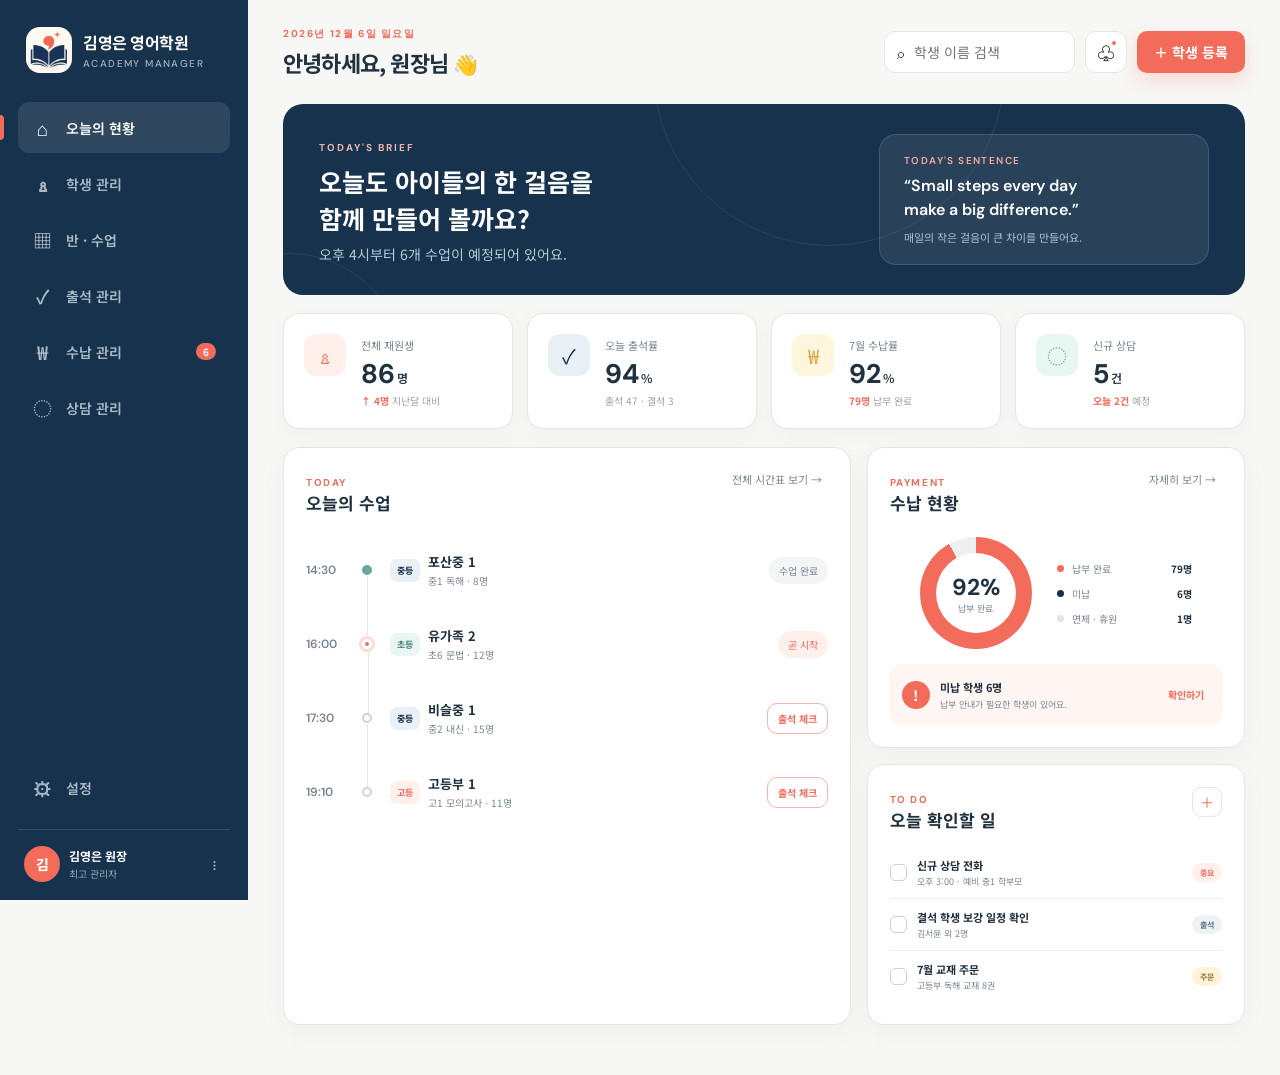
==== index.html @ d4928dc2 "first academy website" ====
<!DOCTYPE html>
<html lang="ko">
<head>
  <meta charset="UTF-8">
  <meta name="viewport" content="width=device-width, initial-scale=1.0">
  <meta name="theme-color" content="#17324d">
  <title>김영은 영어학원 | 학원 관리</title>
  <link rel="stylesheet" href="styles.css">
</head>
<body>
  <div class="app-shell">
    <aside class="sidebar" id="sidebar">
      <div class="brand">
        <img src="assets/academy-logo.png" alt="김영은 영어학원 로고">
        <div><strong>김영은 영어학원</strong><span>Academy Manager</span></div>
      </div>

      <nav class="main-nav" aria-label="주 메뉴">
        <button class="nav-item active" data-view="dashboard"><span>⌂</span>오늘의 현황</button>
        <button class="nav-item" data-view="students"><span>♙</span>학생 관리</button>
        <button class="nav-item" data-view="classes"><span>▦</span>반 · 수업</button>
        <button class="nav-item" data-view="attendance"><span>✓</span>출석 관리</button>
        <button class="nav-item" data-view="payments"><span>₩</span>수납 관리 <b class="nav-badge">6</b></button>
        <button class="nav-item" data-view="consulting"><span>◌</span>상담 관리</button>
      </nav>

      <div class="sidebar-footer">
        <button class="nav-item" data-view="settings"><span>⚙</span>설정</button>
        <div class="profile-mini"><div class="avatar">김</div><div><strong>김영은 원장</strong><span>최고 관리자</span></div><button aria-label="프로필 메뉴">⋮</button></div>
      </div>
    </aside>

    <main class="main-content">
      <header class="topbar">
        <button class="mobile-menu" id="mobileMenu" aria-label="메뉴 열기">☰</button>
        <div>
          <p class="eyebrow" id="todayText"></p>
          <h1 id="pageTitle">안녕하세요, 원장님 <span>👋</span></h1>
        </div>
        <div class="top-actions">
          <label class="global-search"><span>⌕</span><input id="globalSearch" type="search" placeholder="학생 이름 검색"></label>
          <button class="icon-button" aria-label="알림"><span>♧</span><i></i></button>
          <button class="primary-button" data-open-modal><span>＋</span> 학생 등록</button>
        </div>
      </header>

      <section class="view active" id="dashboardView">
        <div class="welcome-strip">
          <div><span class="strip-label">TODAY'S BRIEF</span><h2>오늘도 아이들의 한 걸음을<br>함께 만들어 볼까요?</h2><p>오후 4시부터 6개 수업이 예정되어 있어요.</p></div>
          <div class="quote-card"><span>Today's sentence</span><strong>“Small steps every day<br>make a big difference.”</strong><em>매일의 작은 걸음이 큰 차이를 만들어요.</em></div>
        </div>

        <div class="stats-grid">
          <article class="stat-card coral"><div class="stat-icon">♙</div><div><span>전체 재원생</span><strong id="studentCount">86<small>명</small></strong><p><b>↑ 4명</b> 지난달 대비</p></div></article>
          <article class="stat-card navy"><div class="stat-icon">✓</div><div><span>오늘 출석률</span><strong>94<small>%</small></strong><p>출석 47 · 결석 3</p></div></article>
          <article class="stat-card gold"><div class="stat-icon">₩</div><div><span>7월 수납률</span><strong>92<small>%</small></strong><p><b>79명</b> 납부 완료</p></div></article>
          <article class="stat-card mint"><div class="stat-icon">◌</div><div><span>신규 상담</span><strong>5<small>건</small></strong><p><b>오늘 2건</b> 예정</p></div></article>
        </div>

        <div class="dashboard-grid">
          <article class="panel schedule-panel">
            <div class="panel-head"><div><span class="section-kicker">TODAY</span><h3>오늘의 수업</h3></div><button class="text-button" data-go="classes">전체 시간표 보기 →</button></div>
            <div class="timeline">
              <div class="time-row done"><time>14:30</time><div class="line-dot"></div><div class="class-info"><span class="class-pill middle">중등</span><strong>포산중 1</strong><small>중1 독해 · 8명</small></div><span class="status-chip">수업 완료</span></div>
              <div class="time-row current"><time>16:00</time><div class="line-dot"></div><div class="class-info"><span class="class-pill elementary">초등</span><strong>유가족 2</strong><small>초6 문법 · 12명</small></div><span class="status-chip">곧 시작</span></div>
              <div class="time-row"><time>17:30</time><div class="line-dot"></div><div class="class-info"><span class="class-pill middle">중등</span><strong>비슬중 1</strong><small>중2 내신 · 15명</small></div><button class="attendance-button" data-go="attendance">출석 체크</button></div>
              <div class="time-row"><time>19:10</time><div class="line-dot"></div><div class="class-info"><span class="class-pill high">고등</span><strong>고등부 1</strong><small>고1 모의고사 · 11명</small></div><button class="attendance-button" data-go="attendance">출석 체크</button></div>
            </div>
          </article>

          <article class="panel payment-panel">
            <div class="panel-head"><div><span class="section-kicker">PAYMENT</span><h3>수납 현황</h3></div><button class="text-button" data-go="payments">자세히 보기 →</button></div>
            <div class="donut-wrap"><div class="donut"><div><strong>92%</strong><span>납부 완료</span></div></div><div class="payment-legend"><p><i class="paid"></i><span>납부 완료</span><strong>79명</strong></p><p><i class="unpaid"></i><span>미납</span><strong>6명</strong></p><p><i class="exempt"></i><span>면제 · 휴원</span><strong>1명</strong></p></div></div>
            <div class="payment-alert"><span>!</span><div><strong>미납 학생 6명</strong><p>납부 안내가 필요한 학생이 있어요.</p></div><button data-go="payments">확인하기</button></div>
          </article>

          <article class="panel notice-panel">
            <div class="panel-head"><div><span class="section-kicker">TO DO</span><h3>오늘 확인할 일</h3></div><button class="round-add" id="addTodo" aria-label="할 일 추가">＋</button></div>
            <ul id="todoList">
              <li><button class="todo-check" aria-label="완료 표시"></button><div><strong>신규 상담 전화</strong><span>오후 3:00 · 예비 중1 학부모</span></div><b class="priority high">중요</b></li>
              <li><button class="todo-check" aria-label="완료 표시"></button><div><strong>결석 학생 보강 일정 확인</strong><span>김서윤 외 2명</span></div><b class="priority">출석</b></li>
              <li><button class="todo-check" aria-label="완료 표시"></button><div><strong>7월 교재 주문</strong><span>고등부 독해 교재 8권</span></div><b class="priority order">주문</b></li>
            </ul>
          </article>
        </div>
      </section>

      <section class="view" id="studentsView">
        <div class="page-heading"><div><span class="section-kicker">STUDENTS</span><h2>학생 관리</h2><p>학생의 기본 정보와 수강·출결·수납 내역을 한곳에서 관리하세요.</p></div><button class="primary-button" data-open-modal>＋ 학생 등록</button></div>
        <div class="filter-bar"><label class="table-search"><span>⌕</span><input id="studentSearch" placeholder="이름, 학교, 반 검색"></label><select id="gradeFilter"><option value="">전체 학년</option><option>초등</option><option>중등</option><option>고등</option></select><select id="statusFilter"><option value="">전체 상태</option><option>재원</option><option>휴원</option></select><button class="outline-button" id="exportBtn">↓ 엑셀용 CSV 저장</button></div>
        <div class="table-card"><table><thead><tr><th>학생</th><th>학교 · 학년</th><th>수강 반</th><th>학부모 연락처</th><th>이번 달 수납</th><th>상태</th><th></th></tr></thead><tbody id="studentTable"></tbody></table><div class="table-foot"><span id="tableSummary"></span><div><button disabled>‹</button><button class="active">1</button><button>2</button><button>3</button><button>›</button></div></div></div>
      </section>

      <section class="view" id="classesView">
        <div class="page-heading"><div><span class="section-kicker">CLASSES</span><h2>반 · 수업 관리</h2><p>반별 시간표와 정원, 학생 구성을 확인하세요.</p></div><button class="primary-button" id="newClassBtn">＋ 새 반 만들기</button></div>
        <div class="class-grid" id="classGrid"></div>
      </section>

      <section class="view" id="attendanceView">
        <div class="page-heading"><div><span class="section-kicker">ATTENDANCE</span><h2>출석 관리</h2><p>오늘 수업의 출석 상태를 빠르게 체크하세요.</p></div><div class="date-chip">📅 2026년 7월 5일</div></div>
        <div class="attendance-layout"><aside class="class-selector"><h3>오늘 수업</h3><button class="selected"><time>16:00</time><span><b>유가족 2</b><small>12명 · 초6 문법</small></span></button><button><time>17:30</time><span><b>비슬중 1</b><small>15명 · 중2 내신</small></span></button><button><time>19:10</time><span><b>고등부 1</b><small>11명 · 모의고사</small></span></button></aside><article class="panel roll-call"><div class="panel-head"><div><span class="section-kicker">16:00 CLASS</span><h3>유가족 2 출석부</h3></div><button class="outline-button" id="allPresent">모두 출석</button></div><div class="roll-list" id="rollList"></div></article></div>
      </section>

      <section class="view" id="paymentsView">
        <div class="page-heading"><div><span class="section-kicker">PAYMENTS</span><h2>7월 수납 관리</h2><p>가족 합산 결제와 할인 내역까지 놓치지 않고 관리하세요.</p></div><button class="primary-button" id="addPayment">＋ 납부 등록</button></div>
        <div class="mini-stats"><div><span>청구 금액</span><strong id="billedAmount">22,080,000원</strong></div><div><span>수납 완료</span><strong id="paidAmount">20,313,600원</strong></div><div class="warning"><span>미수금</span><strong id="unpaidAmount">1,766,400원</strong></div></div>
        <div class="table-card"><table><thead><tr><th>학생</th><th>수강 반</th><th>청구 금액</th><th>결제자 · 메모</th><th>납부일</th><th>상태</th><th></th></tr></thead><tbody id="paymentTable"></tbody></table></div>
      </section>

      <section class="view" id="consultingView">
        <div class="page-heading"><div><span class="section-kicker">CONSULTING</span><h2>상담 관리</h2><p>신규 문의부터 등록까지의 진행 상황을 관리하세요.</p></div><button class="primary-button" id="newConsult">＋ 신규 상담</button></div>
        <div class="pipeline"><div><h3>신규 문의 <span>3</span></h3><article><b>예비 중1 · 포산중</b><p>문법 기초반 문의</p><small>오늘 15:00 전화 예정</small></article><article><b>초등 5학년</b><p>친구 소개 · 레벨테스트 희망</p><small>어제 접수</small></article></div><div><h3>상담 진행 <span>2</span></h3><article><b>중등 2학년 · 비슬중</b><p>내신 대비반 안내 완료</p><small>7월 7일 레벨테스트</small></article></div><div><h3>등록 예정 <span>2</span></h3><article><b>고등 1학년</b><p>고등부 1 배정</p><small>7월 8일 첫 수업</small></article></div></div>
      </section>

      <section class="view" id="settingsView">
        <div class="page-heading"><div><span class="section-kicker">SETTINGS</span><h2>학원 설정</h2><p>학원 기본 정보와 알림 방식을 설정하세요.</p></div></div>
        <div class="settings-card"><h3>기본 정보</h3><label>학원명<input value="김영은 영어학원"></label><label>원장명<input value="김영은"></label><label>대표 연락처<input placeholder="전화번호를 입력하세요"></label><button class="primary-button" id="saveSettings">변경사항 저장</button></div>
      </section>
    </main>
  </div>

  <div class="modal-backdrop" id="studentModal" aria-hidden="true">
    <form class="modal" id="studentForm">
      <div class="modal-head"><div><span class="section-kicker" id="studentModalKicker">NEW STUDENT</span><h2 id="studentModalTitle">학생 등록</h2></div><button type="button" class="close-modal" aria-label="닫기">×</button></div>
      <div class="form-grid"><label>학생명<input name="name" required placeholder="학생 이름"></label><label>학교<input name="school" required placeholder="학교명"></label><label>학년<select name="grade"><option>초등</option><option>중등</option><option>고등</option></select></label><label>수강 반<select name="className"><option>유가족 2</option><option>포산중 1</option><option>비슬중 1</option><option>고등부 1</option></select></label><label>학생 연락처<input name="phone" placeholder="010-0000-0000"></label><label>학부모 연락처<input name="parentPhone" required placeholder="010-0000-0000"></label><label class="full">특이사항<textarea name="memo" placeholder="형제 할인, 상담 내용 등을 입력하세요"></textarea></label></div>
      <div class="modal-actions"><button type="button" class="outline-button close-modal">취소</button><button class="primary-button" id="studentSubmitBtn" type="submit">학생 등록하기</button></div>
    </form>
  </div>
  <div class="modal-backdrop" id="classModal" aria-hidden="true">
    <form class="modal compact-modal" id="classForm">
      <div class="modal-head"><div><span class="section-kicker" id="classModalKicker">NEW CLASS</span><h2 id="classModalTitle">새 반 만들기</h2></div><button type="button" class="close-class-modal" aria-label="닫기">×</button></div>
      <div class="form-grid">
        <label>반 이름<input name="name" required placeholder="예: 포산중 2"></label><label>대상 학년<input name="level" required placeholder="예: 중등 2학년"></label>
        <label>수업 과목<input name="subject" required placeholder="예: 내신 · 문법"></label><label>수업 일정<input name="schedule" required placeholder="예: 화·목 18:00"></label>
        <label>현재 인원<input name="count" type="number" min="0" value="0" required></label><label>정원<input name="max" type="number" min="1" value="12" required></label>
      </div>
      <div class="modal-actions"><button type="button" class="outline-button close-class-modal">취소</button><button class="primary-button" id="classSubmitBtn" type="submit">반 만들기</button></div>
    </form>
  </div>
  <div class="modal-backdrop" id="paymentModal" aria-hidden="true">
    <form class="modal compact-modal" id="paymentForm">
      <div class="modal-head"><div><span class="section-kicker" id="paymentModalKicker">NEW PAYMENT</span><h2 id="paymentModalTitle">납부 등록</h2></div><button type="button" class="close-payment-modal" aria-label="닫기">×</button></div>
      <div class="form-grid">
        <label>학생<select name="studentName" required></select></label><label>납부 상태<select name="status"><option value="납부">납부 완료</option><option value="미납">미납</option><option value="일부납">일부 납부</option><option value="면제">면제</option></select></label>
        <label>청구 금액<input name="amount" type="number" min="0" step="1000" required placeholder="270000"></label><label>납부일<input name="date" type="date"></label>
        <label>결제자<input name="payer" placeholder="예: 어머니, 아버지"></label><label>결제 수단<select name="method"><option>카드</option><option>계좌이체</option><option>현금</option><option>기타</option></select></label>
        <label class="full">메모<textarea name="memo" placeholder="형제 합산, 할인 사유 등을 입력하세요"></textarea></label>
      </div>
      <div class="modal-actions"><button type="button" class="outline-button close-payment-modal">취소</button><button class="primary-button" id="paymentSubmitBtn" type="submit">납부 등록하기</button></div>
    </form>
  </div>
  <div class="toast" id="toast" role="status"></div>
  <script src="app.js"></script>
</body>
</html>
---- styles.css ----
@import url('https://fonts.googleapis.com/css2?family=DM+Sans:wght@500;600;700&family=Noto+Sans+KR:wght@400;500;600;700;800&display=swap');

:root{--navy:#17324d;--navy-2:#244762;--coral:#f26b5b;--coral-soft:#fff0ec;--ivory:#fffaf4;--cream:#f7f4ef;--ink:#20313f;--muted:#788691;--line:#e7e6e2;--white:#fff;--mint:#68a89c;--gold:#d9a545;--shadow:0 14px 40px rgba(30,48,62,.08)}
*{box-sizing:border-box}body{margin:0;background:#f7f7f5;color:var(--ink);font-family:"Noto Sans KR",sans-serif;font-size:14px}button,input,select,textarea{font:inherit}button{cursor:pointer}.app-shell{min-height:100vh}.sidebar{position:fixed;inset:0 auto 0 0;width:248px;background:var(--navy);color:#fff;padding:27px 18px 18px;display:flex;flex-direction:column;z-index:30}.brand{display:flex;align-items:center;gap:11px;padding:0 8px 29px}.brand img{width:46px;height:46px;object-fit:cover;border-radius:14px;background:var(--ivory)}.brand strong{display:block;font-size:16px;letter-spacing:-.5px}.brand span{display:block;margin-top:3px;color:#9eb1bf;font:500 10px "DM Sans";letter-spacing:1.4px;text-transform:uppercase}.main-nav{display:flex;flex-direction:column;gap:5px}.nav-item{position:relative;width:100%;border:0;background:transparent;color:#aabac5;display:flex;align-items:center;gap:13px;padding:12px 14px;border-radius:11px;text-align:left;font-weight:600}.nav-item>span{width:21px;font-size:19px;text-align:center}.nav-item:hover,.nav-item.active{background:rgba(255,255,255,.1);color:#fff}.nav-item.active:before{content:"";position:absolute;left:-18px;width:4px;height:25px;background:var(--coral);border-radius:0 4px 4px 0}.nav-badge{margin-left:auto;background:var(--coral);color:#fff;border-radius:15px;padding:1px 7px;font-size:10px}.sidebar-footer{margin-top:auto}.profile-mini{margin-top:16px;padding:16px 6px 0;border-top:1px solid rgba(255,255,255,.12);display:flex;align-items:center;gap:9px}.avatar{width:36px;height:36px;display:grid;place-items:center;border-radius:50%;background:var(--coral);font-weight:800}.profile-mini strong,.profile-mini span{display:block}.profile-mini strong{font-size:12px}.profile-mini span{font-size:10px;color:#94a9b6;margin-top:2px}.profile-mini button{margin-left:auto;border:0;background:transparent;color:#aabac5}.main-content{margin-left:248px;min-height:100vh;padding:0 35px 50px}.topbar{height:104px;display:flex;align-items:center;justify-content:space-between;gap:25px}.eyebrow,.section-kicker{margin:0 0 5px;color:var(--coral);font:700 10px "DM Sans";letter-spacing:1.6px}.topbar h1{font-size:22px;margin:0;letter-spacing:-.8px}.topbar h1 span{font-size:20px}.top-actions{display:flex;align-items:center;gap:10px}.global-search,.table-search{display:flex;align-items:center;gap:8px;background:#fff;border:1px solid var(--line);border-radius:11px;padding:0 12px;height:42px}.global-search input,.table-search input{width:150px;border:0;outline:0;background:transparent;color:var(--ink)}.icon-button{position:relative;width:42px;height:42px;border:1px solid var(--line);background:#fff;border-radius:11px;font-size:18px}.icon-button i{position:absolute;right:9px;top:8px;width:6px;height:6px;background:var(--coral);border-radius:50%;border:1px solid #fff}.primary-button,.outline-button,.attendance-button{height:42px;border-radius:10px;border:0;padding:0 17px;font-weight:700}.primary-button{background:var(--coral);color:#fff;box-shadow:0 8px 18px rgba(242,107,91,.2)}.primary-button:hover{background:#dd594b}.outline-button,.attendance-button{background:#fff;color:var(--navy);border:1px solid #dce1e4}.mobile-menu{display:none}.view{display:none}.view.active{display:block;animation:fade .25s ease}@keyframes fade{from{opacity:0;transform:translateY(4px)}}.welcome-strip{min-height:180px;border-radius:20px;background:var(--navy);padding:30px 36px;color:#fff;display:flex;align-items:center;justify-content:space-between;position:relative;overflow:hidden}.welcome-strip:before,.welcome-strip:after{content:"";position:absolute;border:1px solid rgba(255,255,255,.08);border-radius:50%}.welcome-strip:before{width:350px;height:350px;right:25%;top:-210px}.welcome-strip:after{width:230px;height:230px;left:-110px;bottom:-190px}.strip-label{color:#efb4ab;font:700 10px "DM Sans";letter-spacing:2px}.welcome-strip h2{font-size:25px;line-height:1.45;margin:8px 0}.welcome-strip p{color:#b8c7d0;margin:0}.quote-card{width:330px;background:rgba(255,255,255,.08);border:1px solid rgba(255,255,255,.12);border-radius:17px;padding:19px 24px;position:relative}.quote-card span,.quote-card strong,.quote-card em{display:block}.quote-card span{color:#f6aa9e;font:600 10px "DM Sans";text-transform:uppercase;letter-spacing:1.4px}.quote-card strong{font:600 16px/1.5 "DM Sans";margin:7px 0}.quote-card em{font-size:11px;color:#adc0cb;font-style:normal}.stats-grid{display:grid;grid-template-columns:repeat(4,1fr);gap:14px;margin:18px 0}.stat-card{background:#fff;border:1px solid var(--line);border-radius:16px;padding:20px;display:flex;gap:15px;align-items:flex-start;box-shadow:0 5px 20px rgba(30,48,62,.03)}.stat-icon{width:42px;height:42px;flex:0 0 42px;border-radius:12px;display:grid;place-items:center;font-size:20px}.stat-card.coral .stat-icon{background:var(--coral-soft);color:var(--coral)}.stat-card.navy .stat-icon{background:#e9f0f5;color:var(--navy)}.stat-card.gold .stat-icon{background:#fff6dd;color:var(--gold)}.stat-card.mint .stat-icon{background:#e9f7f2;color:var(--mint)}.stat-card span{color:var(--muted);font-size:11px}.stat-card strong{display:block;font:700 27px "DM Sans";color:var(--ink);margin:2px 0}.stat-card strong small{font:600 12px "Noto Sans KR";margin-left:2px}.stat-card p{font-size:10px;color:#9aa3aa;margin:0}.stat-card p b{color:var(--coral)}.dashboard-grid{display:grid;grid-template-columns:1.35fr .9fr;gap:16px}.panel{background:#fff;border:1px solid var(--line);border-radius:17px;padding:22px;box-shadow:0 8px 28px rgba(30,48,62,.035)}.schedule-panel{grid-row:span 2}.panel-head{display:flex;align-items:flex-start;justify-content:space-between;margin-bottom:15px}.panel-head h3{font-size:17px;margin:0}.text-button{border:0;background:transparent;color:var(--muted);font-size:11px}.timeline{padding-top:3px}.time-row{display:grid;grid-template-columns:48px 20px 1fr auto;gap:8px;min-height:74px;align-items:center}.time-row time{font:600 12px "DM Sans";color:var(--muted)}.line-dot{position:relative;width:10px;height:10px;border:2px solid #cdd5da;border-radius:50%}.line-dot:after{content:"";position:absolute;width:1px;height:64px;background:#e4e8ea;left:2.5px;top:9px}.time-row:last-child .line-dot:after{display:none}.time-row.done .line-dot{border-color:var(--mint);background:var(--mint)}.time-row.current .line-dot{border:3px solid #fff;background:var(--coral);box-shadow:0 0 0 3px #ffdcd6}.class-info{display:grid;grid-template-columns:auto 1fr;align-items:center;column-gap:8px}.class-info strong{font-size:13px}.class-info small{grid-column:2;color:var(--muted);font-size:10px;margin-top:2px}.class-pill{grid-row:span 2;border-radius:7px;padding:5px 7px;font-size:9px;font-weight:700}.class-pill.middle{background:#eaf1f6;color:var(--navy)}.class-pill.elementary{background:#e9f7f2;color:#478578}.class-pill.high{background:#fff0ec;color:var(--coral)}.status-chip{font-size:10px;color:var(--muted);background:#f4f5f5;border-radius:20px;padding:6px 10px}.current .status-chip{color:var(--coral);background:var(--coral-soft)}.attendance-button{height:31px;border-color:#f4b5ac;color:var(--coral);font-size:10px;padding:0 10px}.donut-wrap{display:flex;align-items:center;justify-content:center;gap:25px;padding:7px 0 15px}.donut{width:112px;height:112px;border-radius:50%;display:grid;place-items:center;background:conic-gradient(var(--coral) 0 92%,#edf0f1 92%)}.donut:before{content:"";position:absolute;width:80px;height:80px;background:#fff;border-radius:50%}.donut div{z-index:1;text-align:center}.donut strong,.donut span{display:block}.donut strong{font:700 23px "DM Sans"}.donut span{font-size:9px;color:var(--muted)}.payment-legend{min-width:135px}.payment-legend p{display:flex;align-items:center;gap:8px;margin:10px 0;font-size:10px}.payment-legend i{width:7px;height:7px;border-radius:50%}.payment-legend i.paid{background:var(--coral)}.payment-legend i.unpaid{background:var(--navy)}.payment-legend i.exempt{background:#dfe4e7}.payment-legend span{color:var(--muted)}.payment-legend strong{margin-left:auto}.payment-alert{background:#fff6f3;border-radius:12px;padding:12px;display:flex;align-items:center;gap:10px}.payment-alert>span{width:28px;height:28px;border-radius:50%;display:grid;place-items:center;background:var(--coral);color:#fff;font-weight:800}.payment-alert strong{font-size:11px}.payment-alert p{font-size:9px;color:var(--muted);margin:2px 0}.payment-alert button{margin-left:auto;border:0;background:transparent;color:var(--coral);font-size:10px;font-weight:700}.round-add{border:1px solid var(--line);background:#fff;width:30px;height:30px;border-radius:9px;color:var(--coral)}.notice-panel ul{list-style:none;padding:0;margin:0}.notice-panel li{display:flex;align-items:center;gap:10px;padding:10px 0;border-top:1px solid #f0efec}.notice-panel li:first-child{border:0}.todo-check{width:17px;height:17px;flex:0 0 17px;border-radius:5px;border:1px solid #cbd2d6;background:#fff}.todo-check.checked{background:var(--mint);border-color:var(--mint)}.todo-check.checked:after{content:"✓";color:#fff;font-size:10px}.notice-panel li div strong,.notice-panel li div span{display:block}.notice-panel li div strong{font-size:11px}.notice-panel li div span{font-size:9px;color:var(--muted);margin-top:2px}.priority{margin-left:auto;border-radius:15px;background:#eef2f5;color:#617788;padding:4px 8px;font-size:8px}.priority.high{color:var(--coral);background:var(--coral-soft)}.priority.order{color:#9c782f;background:#fff4d9}.page-heading{display:flex;align-items:flex-end;justify-content:space-between;margin:13px 0 25px}.page-heading h2{font-size:27px;margin:3px 0;letter-spacing:-1px}.page-heading p{color:var(--muted);margin:0}.filter-bar{display:flex;gap:10px;margin-bottom:13px}.table-search{min-width:270px}.table-search input{width:100%}.filter-bar select{border:1px solid var(--line);border-radius:10px;background:#fff;padding:0 34px 0 12px;color:var(--ink)}.filter-bar .outline-button{margin-left:auto}.table-card{background:#fff;border:1px solid var(--line);border-radius:16px;overflow:hidden}table{border-collapse:collapse;width:100%}th{text-align:left;background:#fafaf8;color:#84909a;font-size:10px;padding:13px 18px;border-bottom:1px solid var(--line)}td{padding:14px 18px;border-bottom:1px solid #f0efec;font-size:12px}td strong,td small{display:block}td small{color:var(--muted);margin-top:3px}.student-cell{display:flex;align-items:center;gap:10px}.student-avatar{width:34px;height:34px;border-radius:10px;display:grid;place-items:center;background:#edf2f5;color:var(--navy);font-weight:800}.badge{display:inline-flex;border-radius:20px;padding:5px 9px;font-size:9px;font-weight:700}.badge.paid{background:#e9f7f2;color:#478578}.badge.unpaid{background:var(--coral-soft);color:var(--coral)}.badge.active{background:#edf2f5;color:var(--navy)}.badge.paused{background:#f2f0ec;color:#8b8275}.row-menu{border:0;background:transparent;color:var(--muted);font-size:18px}.table-foot{display:flex;justify-content:space-between;align-items:center;padding:12px 18px;color:var(--muted);font-size:10px}.table-foot button{width:29px;height:29px;border:1px solid var(--line);background:#fff;color:var(--muted)}.table-foot button.active{background:var(--navy);color:#fff}.class-grid{display:grid;grid-template-columns:repeat(3,1fr);gap:16px}.class-card{background:#fff;border:1px solid var(--line);border-radius:16px;padding:20px}.class-card-head{display:flex;justify-content:space-between}.class-card .level{font-size:9px;font-weight:700;border-radius:15px;padding:4px 8px;background:#edf2f5;color:var(--navy)}.class-card h3{font-size:18px;margin:12px 0 3px}.class-card>p{color:var(--muted);font-size:11px;margin:0}.class-meta{display:flex;gap:7px;margin:18px 0}.class-meta span{background:#f7f7f5;border-radius:8px;padding:7px;font-size:10px}.capacity{display:flex;justify-content:space-between;font-size:10px}.capacity-bar{height:6px;background:#edf0f1;border-radius:5px;margin-top:7px;overflow:hidden}.capacity-bar i{display:block;height:100%;background:var(--coral);border-radius:5px}.student-faces{display:flex;align-items:center;margin-top:16px}.student-faces i{width:28px;height:28px;border:2px solid #fff;border-radius:50%;display:grid;place-items:center;background:#e7eff3;color:var(--navy);font-style:normal;font-size:9px;margin-right:-6px}.student-faces span{margin-left:12px;color:var(--muted);font-size:10px}.date-chip{background:#fff;border:1px solid var(--line);border-radius:10px;padding:11px 15px}.attendance-layout{display:grid;grid-template-columns:260px 1fr;gap:16px}.class-selector{background:#fff;border:1px solid var(--line);border-radius:16px;padding:17px;height:max-content}.class-selector h3{margin:2px 5px 13px}.class-selector button{width:100%;display:flex;align-items:center;gap:12px;text-align:left;border:0;border-radius:10px;background:transparent;padding:12px}.class-selector button.selected{background:var(--coral-soft)}.class-selector time{color:var(--coral);font:700 11px "DM Sans"}.class-selector b,.class-selector small{display:block}.class-selector small{color:var(--muted);margin-top:3px}.roll-list{display:grid;grid-template-columns:1fr 1fr;gap:8px}.roll-student{display:flex;align-items:center;gap:10px;border:1px solid #ececea;border-radius:11px;padding:10px}.roll-student strong{font-size:11px}.attendance-options{margin-left:auto;display:flex;gap:3px}.attendance-options button{border:0;border-radius:7px;background:#f2f3f3;color:#89959d;padding:6px 7px;font-size:9px}.attendance-options button.active.present{background:#e4f5ee;color:#438270}.attendance-options button.active.late{background:#fff2d7;color:#987025}.attendance-options button.active.absent{background:var(--coral-soft);color:var(--coral)}.mini-stats{display:grid;grid-template-columns:repeat(3,1fr);gap:14px;margin-bottom:15px}.mini-stats>div{background:#fff;border:1px solid var(--line);border-radius:14px;padding:18px}.mini-stats span,.mini-stats strong{display:block}.mini-stats span{font-size:10px;color:var(--muted)}.mini-stats strong{font:700 20px "DM Sans";margin-top:5px}.mini-stats .warning strong{color:var(--coral)}.pipeline{display:grid;grid-template-columns:repeat(3,1fr);gap:15px}.pipeline>div{background:#efefec;border-radius:16px;padding:15px;min-height:370px}.pipeline h3{font-size:13px;margin:3px}.pipeline h3 span{float:right;background:#fff;padding:2px 8px;border-radius:12px}.pipeline article{background:#fff;border:1px solid var(--line);border-radius:12px;padding:15px;margin-top:12px}.pipeline article p{color:var(--muted);font-size:11px}.pipeline article small{color:var(--coral)}.settings-card{max-width:620px;background:#fff;border:1px solid var(--line);border-radius:16px;padding:25px}.settings-card label{display:block;margin:15px 0;color:var(--muted);font-size:11px}.settings-card input{display:block;width:100%;height:43px;border:1px solid var(--line);border-radius:9px;margin-top:6px;padding:0 12px;color:var(--ink)}.modal-backdrop{position:fixed;inset:0;background:rgba(13,32,47,.55);z-index:50;display:none;align-items:center;justify-content:center;padding:20px}.modal-backdrop.open{display:flex}.modal{width:min(620px,100%);max-height:90vh;overflow:auto;background:#fff;border-radius:20px;padding:25px;box-shadow:var(--shadow)}.modal-head{display:flex;justify-content:space-between;align-items:flex-start}.modal-head h2{margin:0}.close-modal{border:0;background:#f2f3f3;width:34px;height:34px;border-radius:9px;font-size:20px}.form-grid{display:grid;grid-template-columns:1fr 1fr;gap:15px;margin-top:24px}.form-grid label{font-size:11px;color:var(--muted)}.form-grid input,.form-grid select,.form-grid textarea{display:block;width:100%;border:1px solid var(--line);border-radius:9px;margin-top:6px;padding:10px;outline:0}.form-grid textarea{min-height:80px;resize:vertical}.form-grid .full{grid-column:1/-1}.modal-actions{display:flex;justify-content:flex-end;gap:8px;margin-top:20px}.toast{position:fixed;right:25px;bottom:25px;background:var(--navy);color:#fff;border-radius:11px;padding:13px 18px;box-shadow:var(--shadow);z-index:70;transform:translateY(20px);opacity:0;pointer-events:none;transition:.25s}.toast.show{transform:none;opacity:1}
@media(max-width:1100px){.stats-grid{grid-template-columns:1fr 1fr}.class-grid{grid-template-columns:1fr 1fr}.global-search{display:none}.dashboard-grid{grid-template-columns:1fr}.schedule-panel{grid-row:auto}}
@media(max-width:760px){.sidebar{transform:translateX(-100%);transition:.25s}.sidebar.open{transform:none;box-shadow:30px 0 60px rgba(0,0,0,.18)}.main-content{margin-left:0;padding:0 16px 35px}.mobile-menu{display:block;border:0;background:#fff;border-radius:10px;width:40px;height:40px}.topbar{height:85px}.topbar .eyebrow{display:none}.topbar h1{font-size:17px}.top-actions .icon-button{display:none}.primary-button{padding:0 12px}.welcome-strip{padding:25px;display:block}.quote-card{display:none}.stats-grid{grid-template-columns:1fr 1fr}.stat-card{padding:14px;gap:9px}.stat-icon{width:35px;height:35px;flex-basis:35px}.stat-card strong{font-size:21px}.dashboard-grid{display:block}.panel{margin-bottom:13px}.page-heading{align-items:flex-start}.page-heading p{font-size:11px}.filter-bar{flex-wrap:wrap}.table-search{width:100%;min-width:0}.filter-bar select{height:40px}.filter-bar .outline-button{margin-left:0}table{min-width:760px}.table-card{overflow:auto}.class-grid,.pipeline{grid-template-columns:1fr}.attendance-layout{grid-template-columns:1fr}.class-selector{display:flex;overflow:auto;gap:7px}.class-selector h3{display:none}.class-selector button{min-width:190px}.roll-list{grid-template-columns:1fr}.mini-stats{grid-template-columns:1fr}.form-grid{grid-template-columns:1fr}.form-grid .full{grid-column:auto}.welcome-strip h2{font-size:21px}.time-row{grid-template-columns:42px 17px 1fr auto}.top-actions .primary-button{font-size:0}.top-actions .primary-button span{font-size:18px}.page-heading .primary-button{font-size:12px}}
@media(max-width:430px){.stats-grid{grid-template-columns:1fr}.page-heading h2{font-size:23px}.topbar{gap:10px}.topbar h1 span{display:none}}
.edit-button{height:30px;border:1px solid #dce1e4;border-radius:8px;background:#fff;color:var(--navy);padding:0 11px;font-size:10px;font-weight:700}.edit-button:hover{border-color:var(--coral);color:var(--coral);background:var(--coral-soft)}.class-card-head{align-items:center}.compact-modal{width:min(560px,100%)}.form-grid input:disabled,.form-grid select:disabled{background:#f2f3f3;color:#89959d}.badge.partial{background:#fff2d7;color:#987025}.badge.exempt{background:#f2f0ec;color:#7e766d}
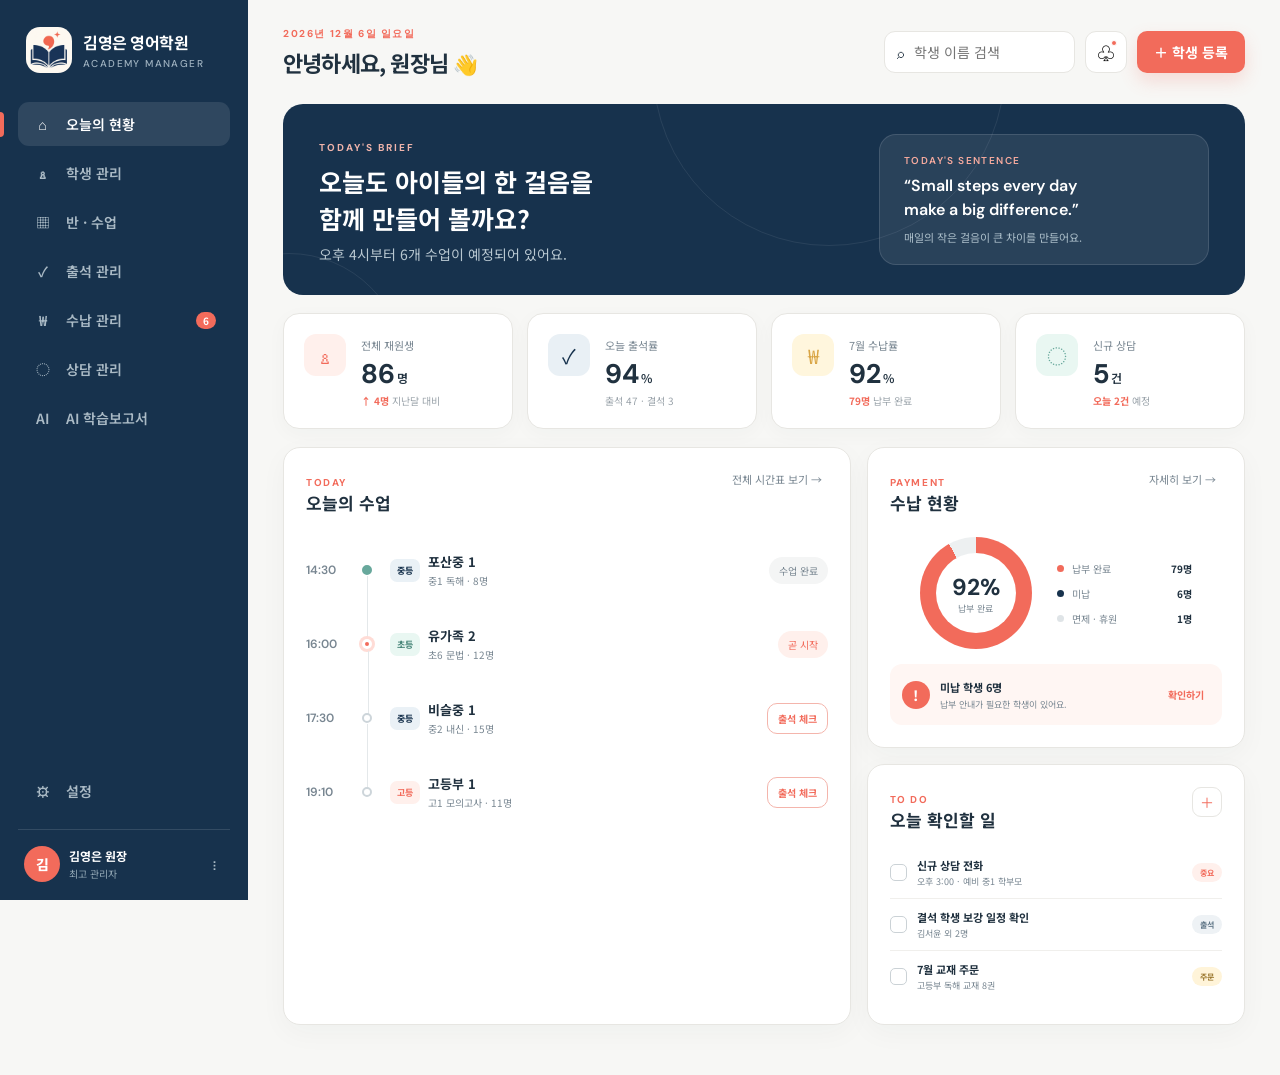
==== commit dcb2580a: "add ai report generator" ====
--- a/index.html
+++ b/index.html
@@ -22,6 +22,7 @@
         <button class="nav-item" data-view="attendance"><span>✓</span>출석 관리</button>
         <button class="nav-item" data-view="payments"><span>₩</span>수납 관리 <b class="nav-badge">6</b></button>
         <button class="nav-item" data-view="consulting"><span>◌</span>상담 관리</button>
+        <button class="nav-item" data-view="reports"><span>AI</span>AI 학습보고서</button>
       </nav>
 
       <div class="sidebar-footer">
@@ -112,6 +113,43 @@
         <div class="pipeline"><div><h3>신규 문의 <span>3</span></h3><article><b>예비 중1 · 포산중</b><p>문법 기초반 문의</p><small>오늘 15:00 전화 예정</small></article><article><b>초등 5학년</b><p>친구 소개 · 레벨테스트 희망</p><small>어제 접수</small></article></div><div><h3>상담 진행 <span>2</span></h3><article><b>중등 2학년 · 비슬중</b><p>내신 대비반 안내 완료</p><small>7월 7일 레벨테스트</small></article></div><div><h3>등록 예정 <span>2</span></h3><article><b>고등 1학년</b><p>고등부 1 배정</p><small>7월 8일 첫 수업</small></article></div></div>
       </section>
 
+      <section class="view" id="reportsView">
+        <div class="page-heading">
+          <div>
+            <span class="section-kicker">AI REPORT</span>
+            <h2>AI 학습보고서 생성</h2>
+            <p>학생 학습정보를 바탕으로 학부모님께 보낼 보고서와 안내문을 만듭니다.</p>
+          </div>
+        </div>
+        <div class="report-layout">
+          <article class="panel report-form-panel">
+            <div class="panel-head"><div><span class="section-kicker">REPORT FORM</span><h3>보고서 정보</h3></div></div>
+            <div class="form-grid">
+              <label>학생 선택<select id="reportStudent"></select></label>
+              <label>보고서 양식<select id="reportTemplate">
+                <option value="growth">성장 스토리</option>
+                <option value="weekly">주간 체크</option>
+                <option value="classic">클래식 리포트</option>
+              </select></label>
+              <label>단어 변화<input id="reportVocab" value="단어 테스트 평균 86점, 재시험 1회"></label>
+              <label>리딩 변화<input id="reportReading" value="독해 지문 핵심문장 찾기가 좋아졌습니다"></label>
+              <label>리스닝 변화<input id="reportListening" value="듣기 세부정보 파악이 안정적입니다"></label>
+              <label>스피킹 변화<input id="reportSpeaking" value="본문 요약 말하기 참여도가 높아졌습니다"></label>
+              <label class="full">선생님 코멘트<textarea id="reportComment">이번 달은 과제 수행과 수업 집중도가 좋아졌습니다. 다음 달은 오답 정리 습관을 더 단단히 잡겠습니다.</textarea></label>
+            </div>
+            <div class="modal-actions">
+              <button class="outline-button" id="copyReportBtn" type="button">보고서 복사</button>
+              <button class="outline-button" id="printReportBtn" type="button">PDF 저장</button>
+              <button class="primary-button" id="generateReportBtn" type="button">AI 보고서 생성</button>
+            </div>
+          </article>
+          <article class="panel report-preview-panel">
+            <div class="panel-head"><div><span class="section-kicker">PREVIEW</span><h3>학부모 발송문</h3></div></div>
+            <div class="report-output" id="reportOutput">왼쪽 정보를 확인한 뒤 AI 보고서 생성을 눌러주세요.</div>
+          </article>
+        </div>
+      </section>
+
       <section class="view" id="settingsView">
         <div class="page-heading"><div><span class="section-kicker">SETTINGS</span><h2>학원 설정</h2><p>학원 기본 정보와 알림 방식을 설정하세요.</p></div></div>
         <div class="settings-card"><h3>기본 정보</h3><label>학원명<input value="김영은 영어학원"></label><label>원장명<input value="김영은"></label><label>대표 연락처<input placeholder="전화번호를 입력하세요"></label><button class="primary-button" id="saveSettings">변경사항 저장</button></div>
--- a/styles.css
+++ b/styles.css
@@ -6,3 +6,5 @@
 @media(max-width:760px){.sidebar{transform:translateX(-100%);transition:.25s}.sidebar.open{transform:none;box-shadow:30px 0 60px rgba(0,0,0,.18)}.main-content{margin-left:0;padding:0 16px 35px}.mobile-menu{display:block;border:0;background:#fff;border-radius:10px;width:40px;height:40px}.topbar{height:85px}.topbar .eyebrow{display:none}.topbar h1{font-size:17px}.top-actions .icon-button{display:none}.primary-button{padding:0 12px}.welcome-strip{padding:25px;display:block}.quote-card{display:none}.stats-grid{grid-template-columns:1fr 1fr}.stat-card{padding:14px;gap:9px}.stat-icon{width:35px;height:35px;flex-basis:35px}.stat-card strong{font-size:21px}.dashboard-grid{display:block}.panel{margin-bottom:13px}.page-heading{align-items:flex-start}.page-heading p{font-size:11px}.filter-bar{flex-wrap:wrap}.table-search{width:100%;min-width:0}.filter-bar select{height:40px}.filter-bar .outline-button{margin-left:0}table{min-width:760px}.table-card{overflow:auto}.class-grid,.pipeline{grid-template-columns:1fr}.attendance-layout{grid-template-columns:1fr}.class-selector{display:flex;overflow:auto;gap:7px}.class-selector h3{display:none}.class-selector button{min-width:190px}.roll-list{grid-template-columns:1fr}.mini-stats{grid-template-columns:1fr}.form-grid{grid-template-columns:1fr}.form-grid .full{grid-column:auto}.welcome-strip h2{font-size:21px}.time-row{grid-template-columns:42px 17px 1fr auto}.top-actions .primary-button{font-size:0}.top-actions .primary-button span{font-size:18px}.page-heading .primary-button{font-size:12px}}
 @media(max-width:430px){.stats-grid{grid-template-columns:1fr}.page-heading h2{font-size:23px}.topbar{gap:10px}.topbar h1 span{display:none}}
 .edit-button{height:30px;border:1px solid #dce1e4;border-radius:8px;background:#fff;color:var(--navy);padding:0 11px;font-size:10px;font-weight:700}.edit-button:hover{border-color:var(--coral);color:var(--coral);background:var(--coral-soft)}.class-card-head{align-items:center}.compact-modal{width:min(560px,100%)}.form-grid input:disabled,.form-grid select:disabled{background:#f2f3f3;color:#89959d}.badge.partial{background:#fff2d7;color:#987025}.badge.exempt{background:#f2f0ec;color:#7e766d}
+.report-layout{display:grid;grid-template-columns:1fr 1fr;gap:16px}.report-form-panel .form-grid{margin-top:0}.report-output{min-height:430px;white-space:pre-wrap;line-height:1.75;background:#fffaf4;border:1px solid #efe6d9;border-radius:12px;padding:20px;font-size:13px}.nav-item span{font-size:14px}.report-preview-panel{position:relative}
+@media print{body{background:#fff}.sidebar,.topbar,.report-form-panel,.page-heading,.toast{display:none!important}.main-content{margin:0;padding:0}.view{display:none!important}.view#reportsView{display:block!important}.report-layout{display:block}.report-preview-panel{border:0;box-shadow:none}.report-output{border:0;background:#fff;font-size:15px}}
